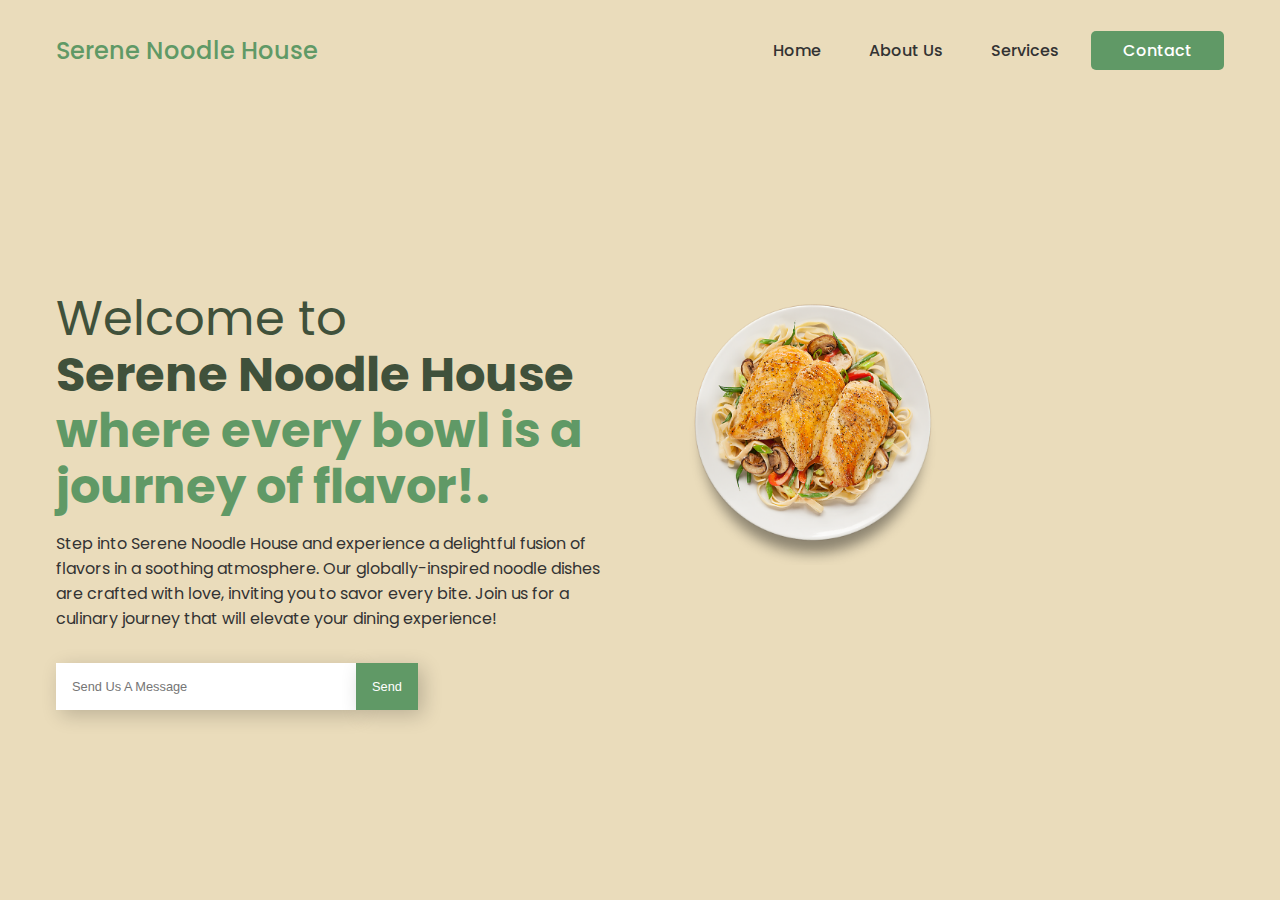
==== index.html @ 3751bb1f "noodles" ====
<!DOCTYPE html>
<html lang="en">

<head>
  <meta charset="UTF-8" />
  <meta name="viewport" content="width=device-width, initial-scale=1.0" />
  <title>Serene Noodle House</title>
  <link rel="stylesheet" href="styles.css" />
  <link rel="stylesheet" href="https://cdn.jsdelivr.net/npm/swiper@11/swiper-bundle.min.css" />
  <link rel="icon" href="https://img.icons8.com/?size=100&id=TyNGvLw5sGuG&format=png&color=000000">

  <script src="https://cdn.jsdelivr.net/npm/swiper@11/swiper-bundle.min.js" defer></script>
</head>

<body>
  <nav>
    <div class="nav__logo">
      <a href="#">Serene Noodle House</a>
    </div>
    <ul class="nav__links">
      <li class="link"><a href="#">Home</a></li>
      <li class="link"><a href="about us\index.html">About Us</a></li>
      <li class="link"><a href="#">Services</a></li>
      <li class="link"><a href="#" id="nav__btn">Contact</a></li>
    </ul>
  </nav>
  <section class="container">
    <div class="content__container">
      <h1>
        Welcome to <br />
        <span class="heading__1">Serene Noodle House</span><br />
        <span class="heading__2">where every bowl is a journey of flavor!.</span><br />
      </h1>
      <p>
        Step into Serene Noodle House and experience a delightful fusion of flavors in a soothing atmosphere. Our
        globally-inspired noodle dishes are crafted with love, inviting you to savor every bite. Join us for a culinary
        journey that will elevate your dining experience!
      </p>
      <form action="#">
        <input type="text" placeholder="Send Us A Message" />
        <button type="submit">Send</button>
      </form>
    </div>

    <!-- Slider main container -->
    <div class="swiper">
      <!-- Additional required wrapper -->
      <div class="swiper-wrapper">
        <!-- Slides -->
        <div class="swiper-slide" data-swiper-autoplay="4000">
          <div class="image__container">
            <img src="./images/img1.png" alt="" />
            <img src="https://cuberule.com/assets/36_noodle_plate.png" alt="" />
          </div>
        </div>

        <div class="swiper-slide" data-swiper-autoplay="4000">
          <div class="image__container">
            <img src="images\img3.png" alt="" />
            <img src="images\img4.png" alt="" />
          </div>
        </div>

        <div class="swiper-slide" data-swiper-autoplay="4000">
          <div class="image__container">
            <img src="images\img5.png" alt="" />
            <img src="images\img6.png" alt="" />
          </div>
        </div>
        ...
      </div>
      <!-- If we need pagination -->
      <div class="swiper-pagination"></div>
    </div>
  </section>

  <script type="module">
    import Swiper from "https://cdn.jsdelivr.net/npm/swiper@11/swiper-bundle.min.mjs";
    const swiper = new Swiper(".swiper", {
      // Optional parameters
      direction: "horizontal",
      loop: true,

      // speed 
      speed: 1000,

      // If we need pagination
      pagination: {
        el: ".swiper-pagination",
      },

      // Navigation arrows
      navigation: {
        nextEl: ".swiper-button-next",
        prevEl: ".swiper-button-prev",
      },

      // And if we need scrollbar
      scrollbar: {
        el: ".swiper-scrollbar",
      },

      autoplay: {
        delay: 4000,
        disableOnInteraction: false
      }
    });
  </script>
</body>

</html>
---- styles.css ----
@import url("https://fonts.googleapis.com/css2?family=Poppins:ital,wght@0,100;0,200;0,300;0,400;0,500;0,600;0,700;0,800;0,900;1,100;1,200;1,300;1,400;1,500;1,600;1,700;1,800;1,900&display=swap");

:root {
  --primary-color: #609966;
  --primary-color-dark: #40513b;
  --secondary-color: #eadcbb;
  --text-color: #333333;
  --white: #ffffff;
  --max-width: 1200px;
  --swiper-pagination-color: #609966;
}

* {
  margin: 0;
  padding: 0;
  box-sizing: border-box;
}

body {
  font-family: "Poppins", sans-serif;
  background-color: var(--secondary-color);
}

nav {
  max-width: var(--max-width);
  margin: auto;
  padding: 1rem;
  height: 100px;

  display: flex;
  align-items: center;
  justify-content: space-between;
}

.nav__logo a {
  font-size: 1.5rem;
  font-weight: 500;
  color: var(--primary-color);

  text-decoration: none;
  transition: 0.3s;
}

.nav__links {
  list-style: none;

  display: flex;
  align-items: center;
  gap: 1rem;
}

.link a {
  padding: 0.5rem 1rem;
  font-size: 1rem;
  font-weight: 500;
  color: var(--text-color);

  text-decoration: none;
  transition: 0.3s;
}

.link a:hover {
  color: var(--primary-color);
}

.link #nav__btn {
  padding: 0.5rem 2rem;
  color: white !important;
  background-color: var(--primary-color);
  border-radius: 5px;
}

.link #nav__btn:hover {
  background-color: var(--primary-color-dark);
}

.container {
  max-width: var(--max-width);
  margin: auto;
  padding: 1rem;
  min-height: calc(100vh - 100px);

  display: grid;
  grid-template-columns: repeat(2, 1fr);
  gap: 5rem;
}

.content__container {
  display: flex;
  flex-direction: column;
  justify-content: center;
}

.content__container h1 {
  font-size: 3rem;
  font-weight: 400;
  line-height: 3.5rem;
  color: var(--primary-color-dark);
  margin-bottom: 1rem;
}

.heading__1 {
  font-weight: 700;
}

.heading__2 {
  font-weight: 700;
  color: var(--primary-color);
}

.content__container p {
  font-size: 1rem;
  color: var(--text-color);
  margin-bottom: 2rem;
}

.content__container form {
  display: flex;
  align-items: center;
}

.content__container input {
  width: 100%;
  max-width: 300px;
  padding: 1rem;
  font-size: 0.8rem;
  border: none;
  outline: none;
  box-shadow: 5px 5px 20px rgba(0, 0, 0, 0.2);
}

.content__container button {
  width: fit-content;
  padding: 1rem;
  font-size: 0.8rem;
  white-space: nowrap;
  background-color: var(--primary-color);
  color: white;
  outline: none;
  border: none;
  box-shadow: 5px 5px 20px rgba(0, 0, 0, 0.2);
  transition: 0.3s;
  cursor: pointer;
}

.image__container {
  flex: 1;
  display: grid;
  place-content: center;
  grid-template-columns: repeat(2, 1fr);
  gap: 1rem;

  position: relative;
}

.image__container img {
  width: 100%;
  max-width: 350px;
  margin: auto;
  border-radius: 10px;
}

.image__container img:nth-child(1) {
  transform: translateY(70px);
}

.image__container img:nth-child(1) {
  transform: translateY(-70px);
}

@media only screen and (width < 900px) {

  section,
  nav {
    max-width: 90%;
  }

  .link a:not(#nav__btn) {
    display: none;
  }

  .container {
    grid-template-columns: repeat(1, 1fr);
  }

  .content__container {
    text-align: center;
  }

  .content__container form {
    margin-right: auto;
    margin-left: auto;
  }

  /* .image__container{
        grid-area: 1/1/2/2;
    } */

  .image__container img {
    transform: translateY(0) !important;
  }
}

.swiper {
  width: 100%;
}

.swiper-slide {
  display: flex !important;
}
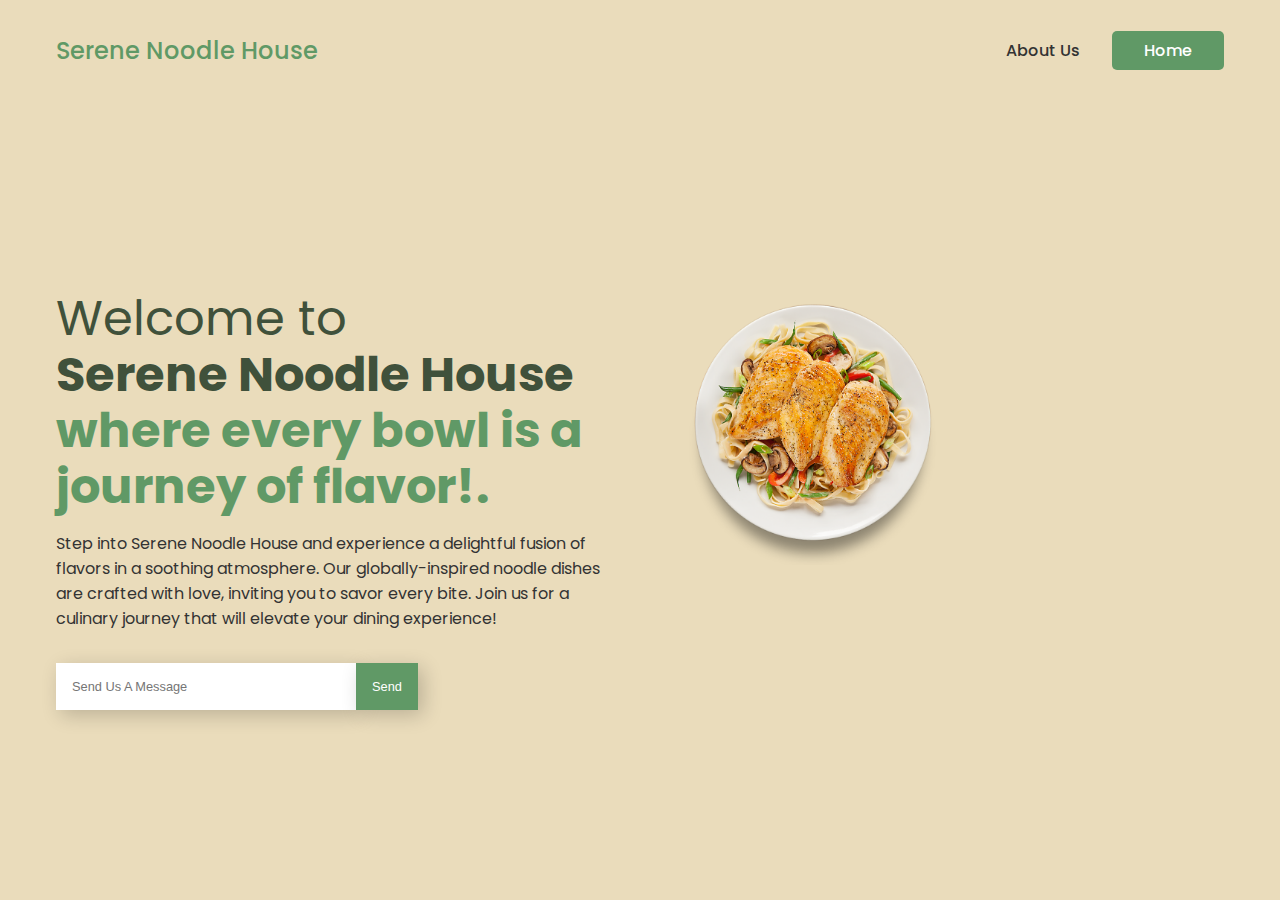
==== commit 7d981604: "noodles" ====
--- a/index.html
+++ b/index.html
@@ -18,10 +18,8 @@
       <a href="#">Serene Noodle House</a>
     </div>
     <ul class="nav__links">
-      <li class="link"><a href="#">Home</a></li>
       <li class="link"><a href="about us\index.html">About Us</a></li>
-      <li class="link"><a href="#">Services</a></li>
-      <li class="link"><a href="#" id="nav__btn">Contact</a></li>
+      <li class="link"><a href="#" id="nav__btn">Home</a></li>
     </ul>
   </nav>
   <section class="container">
--- a/styles.css
+++ b/styles.css
@@ -170,13 +170,9 @@
 
 @media only screen and (width < 900px) {
 
-  section,
-  nav {
-    max-width: 90%;
-  }
-
-  .link a:not(#nav__btn) {
-    display: none;
+  .nav__logo a {
+    font-size: 17px;
+
   }
 
   .container {
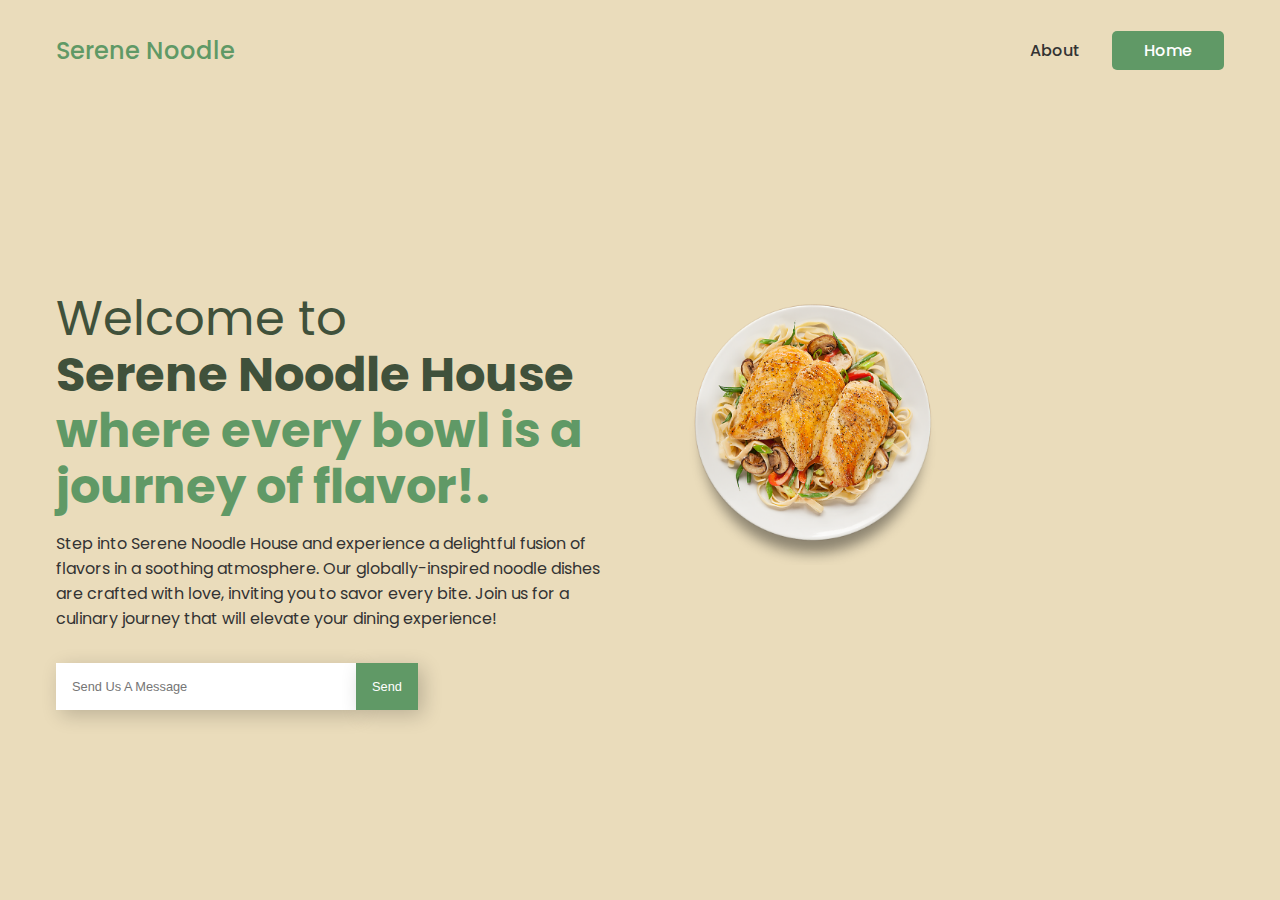
==== commit 74d2876a: "noodles" ====
--- a/index.html
+++ b/index.html
@@ -15,10 +15,10 @@
 <body>
   <nav>
     <div class="nav__logo">
-      <a href="#">Serene Noodle House</a>
+      <a href="#">Serene Noodle</a>
     </div>
     <ul class="nav__links">
-      <li class="link"><a href="about us\index.html">About Us</a></li>
+      <li class="link"><a href="about us\index.html">About</a></li>
       <li class="link"><a href="#" id="nav__btn">Home</a></li>
     </ul>
   </nav>
